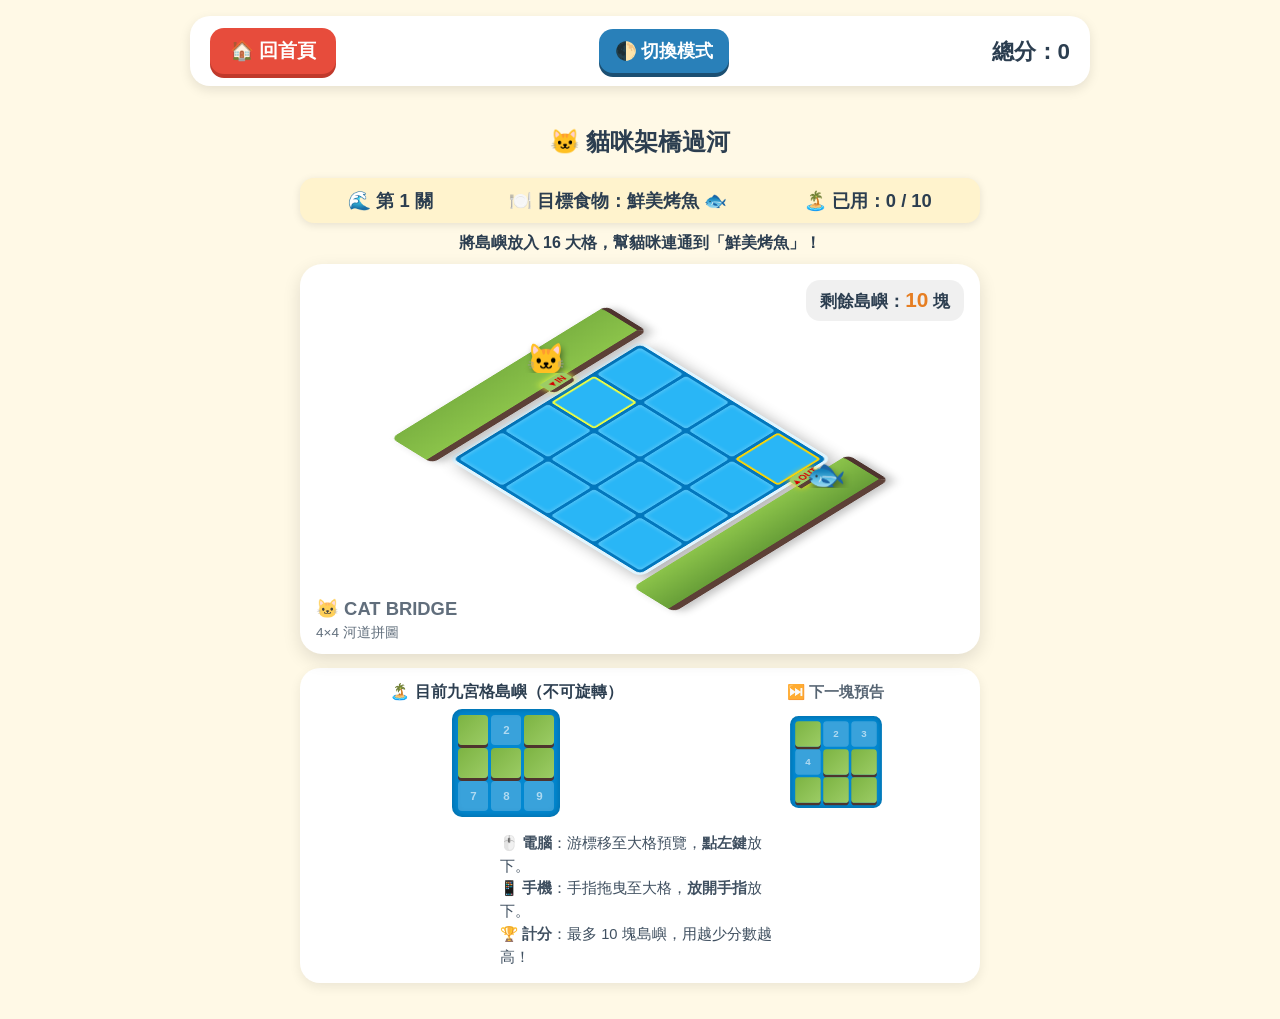
==== cat-bridge.html @ a8eae28f "Add files via upload" ====
<!DOCTYPE html>
<html lang="zh-TW">
<head>
    <meta charset="UTF-8">
    <meta name="viewport" content="width=device-width, initial-scale=1.0">
    <title>貓咪架橋過河 - 斜角拼圖版</title>
    <link rel="stylesheet" href="style.css">
    <style>
        .game-container { text-align: center; max-width: 680px; margin: 0 auto; padding-bottom: 20px; }

        /* 狀態列 */
        .status-bar {
            display: flex; justify-content: space-around; align-items: center;
            background: #FFF3CD !important; color: #2C3E50 !important;
            padding: 10px 14px; border-radius: 14px; font-size: 1.15rem; font-weight: bold;
            margin-bottom: 10px; box-shadow: 0 2px 8px rgba(0,0,0,0.1);
            flex-wrap: wrap; gap: 8px;
        }

        /* 2.5D 等距視角主舞台 */
        .iso-stage {
            position: relative;
            width: 100%;
            height: 390px;
            background: var(--card-bg);
            border-radius: 22px;
            box-shadow: 0 6px 18px rgba(0,0,0,0.12);
            overflow: hidden;
            margin-bottom: 14px;
            display: flex;
            align-items: center;
            justify-content: center;
            touch-action: none;
            user-select: none;
        }

        /* 等距菱形河道容器 (仿照圖片 45 度俯視角) */
        .iso-world {
            position: relative;
            width: 272px;
            height: 272px;
            transform: rotateX(52deg) rotateZ(-45deg);
            transform-style: preserve-3d;
            transition: transform 0.3s;
        }

        /* 左上岸草地 (起點貓咪區) */
        .bank-top {
            position: absolute;
            top: -64px;
            left: -16px;
            width: 304px;
            height: 58px;
            background: linear-gradient(180deg, #7CB342, #8BC34A);
            border-bottom: 8px solid #5D4037;
            border-right: 6px solid #4E342E;
            border-radius: 8px;
            box-shadow: 4px 6px 12px rgba(0,0,0,0.25);
        }

        /* 右下岸草地 (終點食物區) */
        .bank-bottom {
            position: absolute;
            bottom: -64px;
            left: -16px;
            width: 304px;
            height: 58px;
            background: linear-gradient(0deg, #689F38, #8BC34A);
            border-bottom: 8px solid #5D4037;
            border-right: 6px solid #4E342E;
            border-radius: 8px;
            box-shadow: 4px 6px 12px rgba(0,0,0,0.25);
        }

        /* 入口與出口突出碼頭標記 */
        .dock-marker {
            position: absolute;
            width: 32px;
            height: 20px;
            background: #9CCC65;
            border-bottom: 5px solid #5D4037;
            display: flex;
            align-items: center;
            justify-content: center;
            font-weight: 900;
            font-size: 11px;
            color: #D50000;
            z-index: 5;
        }
        .dock-in {
            bottom: -14px;
            border-radius: 0 0 6px 6px;
            box-shadow: 0 0 8px #EEFF41;
        }
        .dock-out {
            top: -14px;
            border-radius: 6px 6px 0 0;
            box-shadow: 0 0 8px #FFD600;
        }

        /* 站在岸上的角色與食物 (反向旋轉讓圖示保持正立不倒下) */
        .iso-sprite {
            position: absolute;
            font-size: 32px;
            transform: rotateZ(45deg) rotateX(-40deg) translateY(-14px);
            pointer-events: none;
            z-index: 20;
            filter: drop-shadow(2px 4px 3px rgba(0,0,0,0.4));
            transition: all 0.18s linear;
        }

        /* 4x4 河道大格網格 (16大格) */
        .river-16 {
            width: 272px;
            height: 272px;
            display: grid;
            grid-template-columns: repeat(4, 1fr);
            grid-template-rows: repeat(4, 1fr);
            gap: 4px;
            background: #0277BD;
            padding: 4px;
            border-radius: 10px;
            border: 4px solid #E1F5FE;
            box-shadow: 0 10px 20px rgba(0,0,0,0.3);
        }
        [data-theme="dark"] .river-16 {
            background: #014370;
            border-color: #4FC3F7;
        }

        /* 每一個大格 (內部包含 3x3 九宮格) */
        .macro-cell {
            position: relative;
            background: #29B6F6;
            border-radius: 4px;
            display: grid;
            grid-template-columns: repeat(3, 1fr);
            grid-template-rows: repeat(3, 1fr);
            cursor: pointer;
            box-shadow: inset 0 0 6px rgba(255,255,255,0.35);
            transition: background-color 0.15s;
        }
        [data-theme="dark"] .macro-cell {
            background: #026AA7;
        }

        /* 入口與出口對應大格的高亮邊框提示 */
        .macro-cell.entry-macro {
            box-shadow: inset 0 0 0 2.5px #EEFF41;
        }
        .macro-cell.exit-macro {
            box-shadow: inset 0 0 0 2.5px #FFD600;
        }

        /* 九宮格內的 1x1 微小格 */
        .micro-cell {
            width: 100%;
            height: 100%;
            position: relative;
            pointer-events: none;
        }

        /* 實心草地島嶼 (立體草皮 + 泥土邊緣效果) */
        .micro-cell.land {
            background: #7CB342;
            box-shadow: 2px 2px 0 #558B2F, 3px 3px 0 #4E342E;
            z-index: 2;
        }

        /* 預覽狀態 (綠色可放 / 紅色已佔用) */
        .macro-cell.preview-ok .micro-cell.preview-land {
            background: rgba(174, 234, 0, 0.85);
            box-shadow: 1px 1px 0 #33691E;
        }
        .macro-cell.preview-bad {
            background: rgba(231, 76, 60, 0.55) !important;
        }

        /* 走過的高亮路徑 */
        .micro-cell.path-highlight {
            background: #AED581 !important;
        }

        /* 舞台角落資訊徽章 (仿圖片右下「剩餘島嶼」與左下標題) */
        .corner-badge-right {
            position: absolute;
            right: 16px;
            top: 16px;
            background: rgba(0,0,0,0.06);
            padding: 8px 14px;
            border-radius: 14px;
            font-weight: bold;
            font-size: 1.05rem;
        }
        [data-theme="dark"] .corner-badge-right {
            background: rgba(255,255,255,0.1);
        }

        .corner-badge-left {
            position: absolute;
            left: 16px;
            bottom: 12px;
            text-align: left;
            font-weight: 900;
            font-size: 1.15rem;
            opacity: 0.75;
            pointer-events: none;
        }

        /* 底部島嶼展示區 */
        .dock-panel {
            background: var(--card-bg);
            padding: 14px 18px;
            border-radius: 20px;
            box-shadow: 0 4px 12px rgba(0,0,0,0.08);
            display: flex;
            align-items: center;
            justify-content: space-around;
            flex-wrap: wrap;
            gap: 15px;
        }

        .piece-card {
            display: flex;
            flex-direction: column;
            align-items: center;
        }

        /* 3x3 九宮格預覽框 */
        .grid-3x3 {
            display: grid;
            grid-template-columns: repeat(3, 30px);
            grid-template-rows: repeat(3, 30px);
            gap: 3px;
            background: #0288D1;
            padding: 6px;
            border-radius: 10px;
            box-shadow: inset 0 0 8px rgba(0,0,0,0.25);
        }
        .g3-cell {
            width: 30px;
            height: 30px;
            background: rgba(255,255,255,0.22);
            border-radius: 4px;
            display: flex;
            align-items: center;
            justify-content: center;
            font-size: 0.72rem;
            color: rgba(255,255,255,0.6);
            font-weight: bold;
        }
        .g3-cell.solid {
            background: linear-gradient(135deg, #7CB342, #9CCC65);
            box-shadow: 0 3px 0 #4E342E;
            color: transparent;
        }
        .g3-cell.fail-solid {
            background: #E74C3C;
            box-shadow: 0 3px 0 #922B21;
            color: transparent;
        }

        .rule-hint {
            text-align: left;
            font-size: 0.92rem;
            line-height: 1.55;
            max-width: 280px;
            opacity: 0.9;
        }
    </style>
</head>
<body>
    <div class="top-nav">
        <button class="btn-home" onclick="exitToHome(isStarted)">🏠 回首頁</button>
        <button class="btn-theme" onclick="toggleTheme()">🌓 切換模式</button>
        <div class="score-display">總分：<span id="total-score">0</span></div>
    </div>

    <div class="game-container">
        <h2>🐱 貓咪架橋過河</h2>

        <div class="status-bar">
            <div>🌊 第 <span id="level">1</span> 關</div>
            <div>🍽️ 目標食物：<span id="food-name">鮮美烤魚</span> <span id="food-icon-bar">🐟</span></div>
            <div>🏝️ 已用：<span id="used-count">0</span> / <span id="max-limit">10</span></div>
        </div>

        <div style="margin-bottom: 10px; font-size: 1rem; font-weight: bold;" id="msg-bar">
            將九宮格島嶼放入 16 大格河道，連通入口（IN）與出口（OUT）！
        </div>

        <!-- 2.5D 等距斜角主舞台 -->
        <div class="iso-stage" id="iso-stage">
            <div class="corner-badge-right">
                剩餘島嶼：<span id="remain-count" style="color: #E67E22; font-size: 1.3rem;">10</span> 塊
            </div>
            <div class="corner-badge-left">
                🐱 CAT BRIDGE<br><span style="font-size: 0.85rem; font-weight: normal;">4×4 河道拼圖</span>
            </div>

            <div class="iso-world" id="iso-world">
                <!-- 左上岸 (起點) -->
                <div class="bank-top" id="bank-top">
                    <div class="dock-marker dock-in" id="dock-in">▼IN</div>
                </div>
                <div class="iso-sprite" id="cat-sprite">🐱</div>

                <!-- 16 大格河道 -->
                <div class="river-16" id="river-16"></div>

                <!-- 右下岸 (終點) -->
                <div class="bank-bottom" id="bank-bottom">
                    <div class="dock-marker dock-out" id="dock-out">▲OUT</div>
                </div>
                <div class="iso-sprite" id="food-sprite">🐟</div>
            </div>
        </div>

        <!-- 底部目前島嶼與操作說明 -->
        <div class="dock-panel" id="dock-panel">
            <div class="piece-card">
                <div style="font-weight: bold; margin-bottom: 6px; font-size: 0.98rem;">🏝️ 目前九宮格島嶼（不可旋轉）</div>
                <div class="grid-3x3" id="current-piece-grid"></div>
            </div>

            <div class="piece-card">
                <div style="font-weight: bold; margin-bottom: 6px; font-size: 0.92rem; opacity: 0.8;">⏭️ 下一塊預告</div>
                <div class="grid-3x3" id="next-piece-grid" style="transform: scale(0.85);"></div>
            </div>

            <div class="rule-hint">
                <div>🖱️ <b>電腦</b>：游標移至大格預覽，<b>點左鍵</b>放下。</div>
                <div>📱 <b>手機</b>：手指拖曳至大格，<b>放開手指</b>放下。</div>
                <div>🏆 <b>計分</b>：最多 10 塊島嶼，用越少分數越高！</div>
            </div>
        </div>

        <!-- 遊戲結束結算框 -->
        <div id="gameover-box" style="display:none; margin-top: 14px; background: var(--card-bg); padding: 20px; border-radius: 20px; box-shadow: 0 4px 15px rgba(0,0,0,0.12);">
            <h3 style="color: #E74C3C; margin-bottom: 8px;" id="gameover-title">💥 挑戰失敗！</h3>
            <p id="gameover-desc" style="font-size: 1.05rem; margin-bottom: 12px;"></p>
            <button class="btn-big" onclick="restartFullGame()">重新挑戰 ▶</button>
        </div>
    </div>

    <script src="common.js"></script>
    <script>
        // ==========================================
        // ⚙️ 遊戲參數設定區（未來可直接在此調整格數與上限）
        // ==========================================
        const GAME_CONFIG = {
            minCells: 3,        // 九宮格島嶼最少實心格數 (預設 3)
            maxCells: 7,        // 九宮格島嶼最多實心格數 (預設 7，未來可直接改成 8 或 9)
            maxIslandsPerStage: 10 // 每局最多出幾個島嶼 (預設 10)
        };

        // 每關隨機食物清單
        const FOODS = [
            { icon: '🐟', name: '鮮美烤魚' },
            { icon: '🍤', name: '炸天婦羅蝦' },
            { icon: '🍣', name: '鮭魚握壽司' },
            { icon: '🥫', name: '頂級貓罐頭' },
            { icon: '🍗', name: '香烤大雞腿' },
            { icon: '🥛', name: '濃醇鮮牛奶' },
            { icon: '🦀', name: '清蒸大螃蟹' }
        ];

        let isStarted = false;
        let isGameOver = false;
        let isAnimating = false;
        let level = 1;
        let totalScore = 0;
        let usedIslands = 0;

        // 4x4 大格狀態 (0: 空水域, 1: 已放置島嶼)
        let macroOccupied = [];
        // 12x12 微小格實心狀態 (0: 水, 1: 實心草地) -> 用於精準判斷九宮格內部是否連通
        let microLand = [];

        // 入口與出口位置 (大格欄位 0~3，以及對應大格內的九宮格中間列)
        let entryMacroCol = 0;
        let exitMacroCol = 3;

        // 九宮格索引 1~9 對應 3x3 座標 (row 0~2, col 0~2)
        // 1 2 3
        // 4 5 6
        // 7 8 9
        let currentPiece = []; // 存放 1~9 的數字陣列
        let nextPiece = [];
        let hoverMacroIdx = null; // 0~15

        // ==========================================
        // 🧩 九宮格隨機生成器（嚴格遵守規則 5, 7, 8）
        // ==========================================
        function generateValidNineGridIsland() {
            while (true) {
                const count = Math.floor(Math.random() * (GAME_CONFIG.maxCells - GAME_CONFIG.minCells + 1)) + GAME_CONFIG.minCells;
                const pool = [1, 2, 3, 4, 5, 6, 7, 8, 9];
                // 洗牌選出 count 個不重複格子
                for (let i = pool.length - 1; i > 0; i--) {
                    const j = Math.floor(Math.random() * (i + 1));
                    [pool[i], pool[j]] = [pool[j], pool[i]];
                }
                const selected = pool.slice(0, count).sort((a, b) => a - b);

                if (validateIslandRules(selected)) {
                    return selected;
                }
            }
        }

        function validateIslandRules(cells) {
            const set = new Set(cells);

            // 規則 8：如果島出現在正中間 (5)，至少必須有兩邊也有相鄰的島連接，即 (2)(4)(6)(8) 至少出現任意兩格
            if (set.has(5)) {
                const crossNeighbors = [2, 4, 6, 8].filter(n => set.has(n)).length;
                if (crossNeighbors < 2) return false;
            }

            // 規則 7：每次生成的島至少有三格是連在一起的（上下左右四連通最大連通分量 >= 3）
            let maxConnected = 0;
            const visited = new Set();

            for (const startNode of cells) {
                if (visited.has(startNode)) continue;
                let compSize = 0;
                const queue = [startNode];
                visited.add(startNode);

                while (queue.length > 0) {
                    const curr = queue.shift();
                    compSize++;
                    const r = Math.floor((curr - 1) / 3);
                    const c = (curr - 1) % 3;

                    const dirs = [[-1, 0], [1, 0], [0, -1], [0, 1]];
                    for (const [dr, dc] of dirs) {
                        const nr = r + dr;
                        const nc = c + dc;
                        if (nr >= 0 && nr < 3 && nc >= 0 && nc < 3) {
                            const nextNode = nr * 3 + nc + 1;
                            if (set.has(nextNode) && !visited.has(nextNode)) {
                                visited.add(nextNode);
                                queue.push(nextNode);
                            }
                        }
                    }
                }
                if (compSize > maxConnected) maxConnected = compSize;
            }

            return maxConnected >= 3;
        }

        // ==========================================
        // 🎮 遊戲初始化與流程控制
        // ==========================================
        function restartFullGame() {
            level = 1;
            totalScore = 0;
            document.getElementById('total-score').innerText = totalScore;
            initStage();
        }

        function initStage() {
            isStarted = true;
            isGameOver = false;
            isAnimating = false;
            usedIslands = 0;
            hoverMacroIdx = null;

            document.getElementById('gameover-box').style.display = 'none';
            document.getElementById('dock-panel').style.display = 'flex';
            document.getElementById('max-limit').innerText = GAME_CONFIG.maxIslandsPerStage;

            // 初始化 4x4 大格與 12x12 微格
            macroOccupied = Array(16).fill(false);
            microLand = Array.from({ length: 12 }, () => Array(12).fill(0));

            // 隨機變動貓咪入口與食物出口位置 (0~3 大格欄位)
            entryMacroCol = Math.floor(Math.random() * 4);
            exitMacroCol = Math.floor(Math.random() * 4);

            // 隨機選擇本關食物
            const food = FOODS[Math.floor(Math.random() * FOODS.length)];
            document.getElementById('food-name').innerText = food.name;
            document.getElementById('food-icon-bar').innerText = food.icon;
            document.getElementById('food-sprite').innerText = food.icon;
            document.getElementById('cat-sprite').innerText = '🐱';

            updateCounters();
            positionBanksAndSprites();

            currentPiece = generateValidNineGridIsland();
            nextPiece = generateValidNineGridIsland();
            renderPiecePreview('current-piece-grid', currentPiece);
            renderPiecePreview('next-piece-grid', nextPiece);

            document.getElementById('msg-bar').innerText = `將島嶼放入 16 大格，幫貓咪連通到「${food.name}」！`;
            renderRiver16();
        }

        function updateCounters() {
            document.getElementById('level').innerText = level;
            document.getElementById('used-count').innerText = usedIslands;
            document.getElementById('remain-count').innerText = GAME_CONFIG.maxIslandsPerStage - usedIslands;
        }

        // 定位入口 (IN) 與出口 (OUT) 標記及貓咪、食物精靈位置
        function positionBanksAndSprites() {
            // 每個大格寬度約 66px (272px 內含 padding)
            const cellSpan = 66;
            const entryX = 18 + entryMacroCol * cellSpan + 16;
            const exitX = 18 + exitMacroCol * cellSpan + 16;

            const dockIn = document.getElementById('dock-in');
            const dockOut = document.getElementById('dock-out');
            dockIn.style.left = `${entryX}px`;
            dockOut.style.left = `${exitX}px`;

            const catSprite = document.getElementById('cat-sprite');
            const foodSprite = document.getElementById('food-sprite');
            catSprite.style.top = '-48px';
            catSprite.style.left = `${entryX - 18}px`;

            foodSprite.style.bottom = '-48px';
            foodSprite.style.left = `${exitX - 18}px`;
        }

        function renderPiecePreview(containerId, pieceCells) {
            const box = document.getElementById(containerId);
            box.innerHTML = '';
            for (let i = 1; i <= 9; i++) {
                const div = document.createElement('div');
                div.className = 'g3-cell';
                div.innerText = i;
                if (pieceCells.includes(i)) {
                    div.classList.add('solid');
                }
                box.appendChild(div);
            }
        }

        // 繪製 16 大格 × 9 小格河道
        function renderRiver16() {
            const riverEl = document.getElementById('river-16');
            riverEl.innerHTML = '';

            for (let mIdx = 0; mIdx < 16; mIdx++) {
                const mRow = Math.floor(mIdx / 4);
                const mCol = mIdx % 4;

                const macroDiv = document.createElement('div');
                macroDiv.className = 'macro-cell';
                macroDiv.dataset.midx = mIdx;

                // 入口大格與出口大格特別高亮標示
                if (mRow === 0 && mCol === entryMacroCol) macroDiv.classList.add('entry-macro');
                if (mRow === 3 && mCol === exitMacroCol) macroDiv.classList.add('exit-macro');

                // 內部 3x3 九宮格
                for (let sub = 1; sub <= 9; sub++) {
                    const sRow = Math.floor((sub - 1) / 3);
                    const sCol = (sub - 1) % 3;
                    const gRow = mRow * 3 + sRow;
                    const gCol = mCol * 3 + sCol;

                    const microDiv = document.createElement('div');
                    microDiv.className = 'micro-cell';
                    microDiv.dataset.sub = sub;
                    microDiv.dataset.gr = gRow;
                    microDiv.dataset.gc = gCol;

                    if (microLand[gRow][gCol] === 1) {
                        microDiv.classList.add('land');
                    }
                    macroDiv.appendChild(microDiv);
                }

                // 電腦滑鼠移動預覽 & 左鍵點擊放下
                macroDiv.addEventListener('mouseenter', () => {
                    if (isAnimating || isGameOver) return;
                    hoverMacroIdx = mIdx;
                    updateRiverPreview();
                });

                macroDiv.addEventListener('click', (e) => {
                    if (e.button !== 0 || isAnimating || isGameOver) return;
                    placeIslandInMacro(mIdx);
                });

                riverEl.appendChild(macroDiv);
            }

            riverEl.onmouseleave = () => {
                hoverMacroIdx = null;
                updateRiverPreview();
            };

            // 手機觸控：拖曳至指定大格，放開手指放下島嶼
            const stageEl = document.getElementById('iso-stage');
            stageEl.ontouchstart = (e) => {
                if (isAnimating || isGameOver) return;
                const touch = e.touches[0];
                const idx = getMacroIdxFromPoint(touch.clientX, touch.clientY);
                if (idx !== null) {
                    hoverMacroIdx = idx;
                    updateRiverPreview();
                }
            };

            stageEl.ontouchmove = (e) => {
                if (isAnimating || isGameOver) return;
                const touch = e.touches[0];
                const idx = getMacroIdxFromPoint(touch.clientX, touch.clientY);
                if (idx !== hoverMacroIdx) {
                    hoverMacroIdx = idx;
                    updateRiverPreview();
                }
            };

            stageEl.ontouchend = () => {
                if (isAnimating || isGameOver) return;
                if (hoverMacroIdx !== null) {
                    const targetIdx = hoverMacroIdx;
                    hoverMacroIdx = null;
                    updateRiverPreview();
                    placeIslandInMacro(targetIdx);
                }
            };

            updateRiverPreview();
        }

        function getMacroIdxFromPoint(x, y) {
            const el = document.elementFromPoint(x, y);
            if (!el) return null;
            const macro = el.closest('.macro-cell');
            if (!macro) return null;
            return parseInt(macro.dataset.midx, 10);
        }

        function updateRiverPreview() {
            const macros = document.querySelectorAll('.macro-cell');
            macros.forEach(m => {
                m.classList.remove('preview-ok', 'preview-bad');
                m.querySelectorAll('.micro-cell').forEach(mc => mc.classList.remove('preview-land'));
            });

            if (hoverMacroIdx === null || isAnimating || isGameOver) return;
            const targetMacro = document.querySelector(`.macro-cell[data-midx="${hoverMacroIdx}"]`);
            if (!targetMacro) return;

            if (macroOccupied[hoverMacroIdx]) {
                targetMacro.classList.add('preview-bad');
            } else {
                targetMacro.classList.add('preview-ok');
                currentPiece.forEach(subNum => {
                    const mc = targetMacro.querySelector(`.micro-cell[data-sub="${subNum}"]`);
                    if (mc) mc.classList.add('preview-land');
                });
            }
        }

        // 放下九宮格島嶼到指定大格
        function placeIslandInMacro(mIdx) {
            if (isAnimating || isGameOver) return;

            if (macroOccupied[mIdx]) {
                playSound('bad');
                document.getElementById('msg-bar').innerText = '⚠️ 這個大格已經放過島嶼了，請選其他空格！';
                return;
            }

            macroOccupied[mIdx] = true;
            const mRow = Math.floor(mIdx / 4);
            const mCol = mIdx % 4;

            currentPiece.forEach(subNum => {
                const sRow = Math.floor((subNum - 1) / 3);
                const sCol = (subNum - 1) % 3;
                microLand[mRow * 3 + sRow][mCol * 3 + sCol] = 1;
            });

            usedIslands++;
            hoverMacroIdx = null;
            updateCounters();
            playSound('good');
            renderRiver16();

            // 檢查是否已連通入口與出口
            const path = findCatWalkPath();
            if (path) {
                animateCatCrossing(path);
                return;
            }

            // 檢查是否已達 10 個島嶼上限仍未通關
            if (usedIslands >= GAME_CONFIG.maxIslandsPerStage) {
                triggerStageFail();
                return;
            }

            // 推進下一個九宮格島嶼
            currentPiece = nextPiece;
            nextPiece = generateValidNineGridIsland();
            renderPiecePreview('current-piece-grid', currentPiece);
            renderPiecePreview('next-piece-grid', nextPiece);
        }

        // ==========================================
        // 🧭 12×12 精細草地連通尋路演算法 (BFS)
        // ==========================================
        function findCatWalkPath() {
            // 入口大格 (0, entryMacroCol) 的最上排 (gRow = 0, gCol = entryMacroCol*3 ~ entryMacroCol*3 + 2)
            // 出口大格 (3, exitMacroCol) 的最下排 (gRow = 11, gCol = exitMacroCol*3 ~ exitMacroCol*3 + 2)
            const entryStartCol = entryMacroCol * 3;
            const exitStartCol = exitMacroCol * 3;

            let queue = [];
            let visited = Array.from({ length: 12 }, () => Array(12).fill(false));

            // 入口大格上緣的實心草地皆可作為起點
            for (let c = entryStartCol; c < entryStartCol + 3; c++) {
                if (microLand[0][c] === 1) {
                    queue.push({ r: 0, c: c, path: [[0, c]] });
                    visited[0][c] = true;
                }
            }

            const dirs = [[1, 0], [-1, 0], [0, 1], [0, -1]];
            while (queue.length > 0) {
                const curr = queue.shift();

                // 抵達出口大格的下緣實心草地即算成功連通！
                if (curr.r === 11 && curr.c >= exitStartCol && curr.c < exitStartCol + 3) {
                    return curr.path;
                }

                for (const [dr, dc] of dirs) {
                    const nr = curr.r + dr;
                    const nc = curr.c + dc;
                    if (nr >= 0 && nr < 12 && nc >= 0 && nc < 12 && !visited[nr][nc] && microLand[nr][nc] === 1) {
                        visited[nr][nc] = true;
                        queue.push({ r: nr, c: nc, path: [...curr.path, [nr, nc]] });
                    }
                }
            }
            return null;
        }

        // ==========================================
        // 🐱 貓咪過河動畫與計分結算
        // ==========================================
        function animateCatCrossing(path) {
            isAnimating = true;
            // 用越少島嶼分數越高：基礎 1000 分，每多用 1 塊扣 80 分 (最少 280 分)
            const stageScore = Math.max(200, 1000 - (usedIslands - 1) * 80);
            totalScore += stageScore;
            document.getElementById('total-score').innerText = totalScore;
            saveHighScore('cat', totalScore);

            document.getElementById('msg-bar').innerText = `🎉 橋樑連通成功！本關獲得 +${stageScore} 分！貓咪出發吃大餐！`;

            const catSprite = document.getElementById('cat-sprite');
            let step = 0;

            const walkTimer = setInterval(() => {
                if (step < path.length) {
                    const [gr, gc] = path[step];
                    const targetMicro = document.querySelector(`.micro-cell[data-gr="${gr}"][data-gc="${gc}"]`);
                    if (targetMicro) targetMicro.classList.add('path-highlight');

                    // 將 12x12 微格座標轉換到 272x272 等距世界座標
                    const px = 4 + (gc + 0.5) * (264 / 12) - 16;
                    const py = 4 + (gr + 0.5) * (264 / 12) - 20;
                    catSprite.style.left = `${px}px`;
                    catSprite.style.top = `${py}px`;

                    if (step % 2 === 0) playSound('good');
                    step++;
                } else {
                    clearInterval(walkTimer);
                    // 貓咪跳到終點食物旁
                    const exitX = 18 + exitMacroCol * 66;
                    catSprite.style.top = '282px';
                    catSprite.style.left = `${exitX - 18}px`;
                    document.getElementById('food-sprite').innerText = '😻';
                    document.getElementById('msg-bar').innerText = `😋 太美味啦！準備進入第 ${level + 1} 關...`;

                    setTimeout(() => {
                        level++;
                        initStage();
                    }, 1800);
                }
            }, 140);
        }

        function triggerStageFail() {
            isGameOver = true;
            playSound('bad');
            const isNewBest = saveHighScore('cat', totalScore);

            document.getElementById('msg-bar').innerText = '💥 10 個島嶼已用完，貓咪過不了河！';
            document.getElementById('dock-panel').style.display = 'none';
            document.getElementById('gameover-box').style.display = 'block';
            document.getElementById('gameover-title').innerText = `😿 第 ${level} 關挑戰失敗！`;
            document.getElementById('gameover-desc').innerHTML = `
                已用完 <b>${GAME_CONFIG.maxIslandsPerStage}</b> 個島嶼仍未連通出口！<br>
                最終累計總分：<b>${totalScore}</b> 分（止步於第 ${level} 關）
                ${isNewBest && totalScore > 0 ? '<br>🎉 <span style="color: #27AE60; font-weight:bold;">恭喜創下最高分紀錄！</span>' : ''}
            `;
        }

        window.addEventListener('DOMContentLoaded', restartFullGame);
    </script>
</body>
</html>
---- style.css ----
/*預設：護眼暖米黃模式*/
:root {
    --bg-color: #FFF9E6;      /* 溫暖護眼米黃 */
    --card-bg: #FFFFFF;
    --text-main: #2C3E50;
    --play-area-bg: #FFFFFF;  /* 遊戲區背景 */
    --primary: #FF9F1C;       
    --success: #27AE60;       
    --danger: #E74C3C;        
    --info: #2980B9;          
}

/* 深色 (黑色) 模式 */
[data-theme="dark"] {
    --bg-color: #121212;      /* 沉浸純黑/深灰背景 */
    --card-bg: #1E1E1E;       /* 卡片深色 */
    --text-main: #E0E0E0;     /* 柔和白字（避免純白刺眼） */
    --play-area-bg: #181818;  /* 遊戲區深色 */
    --primary: #F39C12;
    --success: #2ECC71;
    --danger: #E74C3C;
    --info: #3498DB;
}

* {
    box-sizing: border-box;
    font-family: "Microsoft JhengHei", "PingFang TC", "Heiti TC", sans-serif;
    user-select: none;
    -webkit-tap-highlight-color: transparent;
}

body {
    background-color: var(--bg-color);
    color: var(--text-main);
    margin: 0;
    padding: 16px;
    display: flex;
    flex-direction: column;
    align-items: center;
    min-height: 100vh;
    transition: background-color 0.3s, color 0.3s;
}

/* 遊戲內通用的頂部導覽列 */
.top-nav {
    width: 100%;
    max-width: 900px;
    display: flex;
    justify-content: space-between;
    align-items: center;
    background: var(--card-bg);
    padding: 12px 20px;
    border-radius: 20px;
    box-shadow: 0 4px 12px rgba(0,0,0,0.1);
    margin-bottom: 20px;
}

.btn-home {
    background-color: var(--danger);
    color: white;
    border: none;
    padding: 10px 20px;
    font-size: 1.2rem;
    font-weight: bold;
    border-radius: 14px;
    cursor: pointer;
    box-shadow: 0 4px 0 #C0392B;
}

/* 主題切換按鈕樣式 */
.btn-theme {
    background-color: var(--info);
    color: white;
    border: none;
    padding: 10px 16px;
    font-size: 1.1rem;
    font-weight: bold;
    border-radius: 14px;
    cursor: pointer;
    box-shadow: 0 4px 0 #1B4F72;
}

.score-display {
    font-size: 1.4rem;
    font-weight: bold;
    color: var(--text-main);
}

/* 全齡通用超大按鈕 */
.btn-big {
    background-color: var(--success);
    color: white;
    border: none;
    padding: 16px 40px;
    font-size: 1.5rem;
    font-weight: bold;
    border-radius: 50px;
    cursor: pointer;
    box-shadow: 0 6px 0 #1E8449;
}
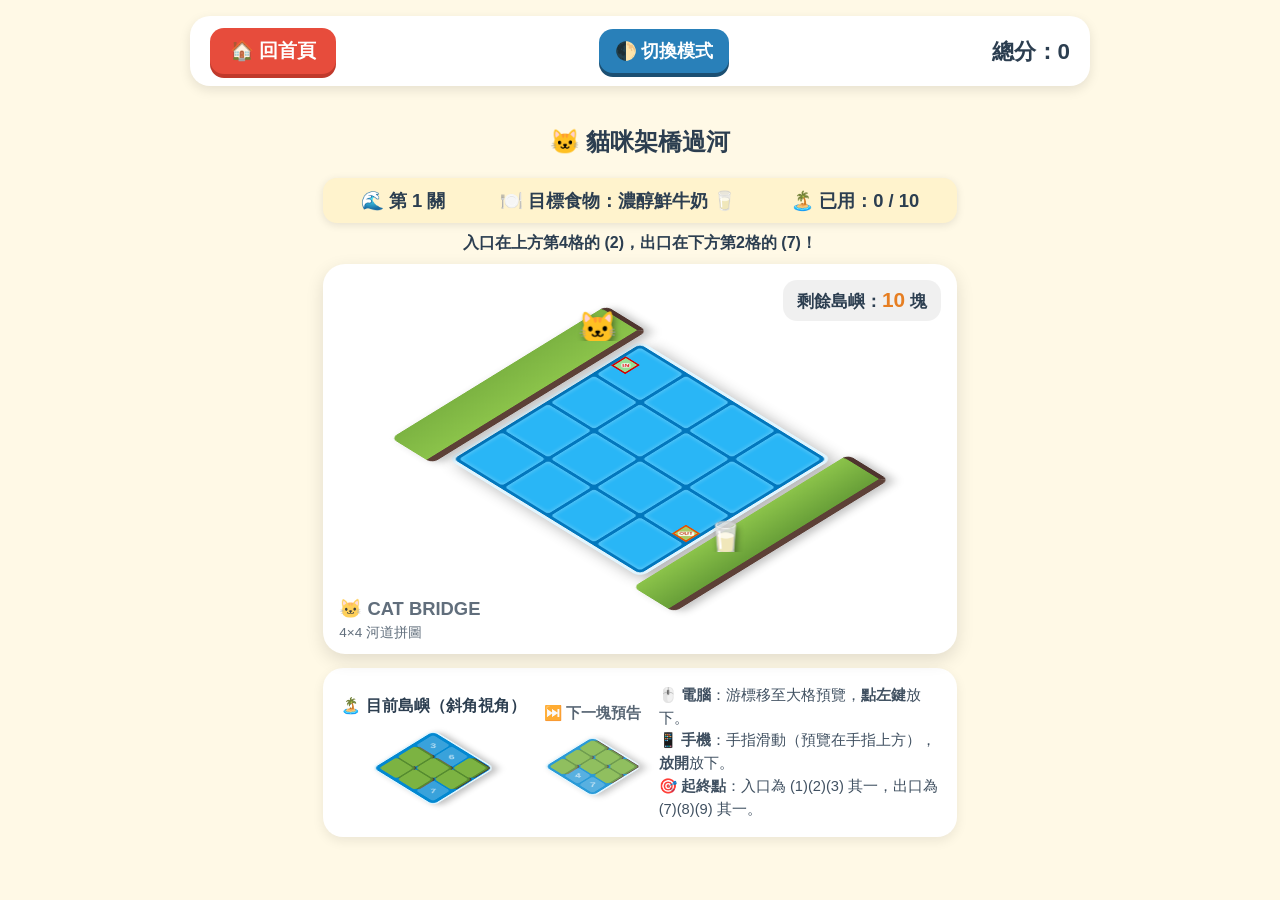
==== commit 43bcf9f5: "Add files via upload" ====
--- a/cat-bridge.html
+++ b/cat-bridge.html
@@ -6,9 +6,8 @@
     <title>貓咪架橋過河 - 斜角拼圖版</title>
     <link rel="stylesheet" href="style.css">
     <style>
-        .game-container { text-align: center; max-width: 680px; margin: 0 auto; padding-bottom: 20px; }
-
-        /* 狀態列 */
+        .game-container { text-align: center; max-width: 680px; margin: 0 auto; padding-bottom: 24px; }
+
         .status-bar {
             display: flex; justify-content: space-around; align-items: center;
             background: #FFF3CD !important; color: #2C3E50 !important;
@@ -34,17 +33,14 @@
             user-select: none;
         }
 
-        /* 等距菱形河道容器 (仿照圖片 45 度俯視角) */
         .iso-world {
             position: relative;
             width: 272px;
             height: 272px;
             transform: rotateX(52deg) rotateZ(-45deg);
             transform-style: preserve-3d;
-            transition: transform 0.3s;
-        }
-
-        /* 左上岸草地 (起點貓咪區) */
+        }
+
         .bank-top {
             position: absolute;
             top: -64px;
@@ -58,7 +54,6 @@
             box-shadow: 4px 6px 12px rgba(0,0,0,0.25);
         }
 
-        /* 右下岸草地 (終點食物區) */
         .bank-bottom {
             position: absolute;
             bottom: -64px;
@@ -72,41 +67,14 @@
             box-shadow: 4px 6px 12px rgba(0,0,0,0.25);
         }
 
-        /* 入口與出口突出碼頭標記 */
-        .dock-marker {
-            position: absolute;
-            width: 32px;
-            height: 20px;
-            background: #9CCC65;
-            border-bottom: 5px solid #5D4037;
-            display: flex;
-            align-items: center;
-            justify-content: center;
-            font-weight: 900;
-            font-size: 11px;
-            color: #D50000;
-            z-index: 5;
-        }
-        .dock-in {
-            bottom: -14px;
-            border-radius: 0 0 6px 6px;
-            box-shadow: 0 0 8px #EEFF41;
-        }
-        .dock-out {
-            top: -14px;
-            border-radius: 6px 6px 0 0;
-            box-shadow: 0 0 8px #FFD600;
-        }
-
-        /* 站在岸上的角色與食物 (反向旋轉讓圖示保持正立不倒下) */
         .iso-sprite {
             position: absolute;
             font-size: 32px;
             transform: rotateZ(45deg) rotateX(-40deg) translateY(-14px);
             pointer-events: none;
-            z-index: 20;
+            z-index: 25;
             filter: drop-shadow(2px 4px 3px rgba(0,0,0,0.4));
-            transition: all 0.18s linear;
+            transition: all 0.16s linear;
         }
 
         /* 4x4 河道大格網格 (16大格) */
@@ -128,7 +96,6 @@
             border-color: #4FC3F7;
         }
 
-        /* 每一個大格 (內部包含 3x3 九宮格) */
         .macro-cell {
             position: relative;
             background: #29B6F6;
@@ -138,50 +105,82 @@
             grid-template-rows: repeat(3, 1fr);
             cursor: pointer;
             box-shadow: inset 0 0 6px rgba(255,255,255,0.35);
-            transition: background-color 0.15s;
+            transition: background-color 0.12s;
         }
         [data-theme="dark"] .macro-cell {
             background: #026AA7;
         }
 
-        /* 入口與出口對應大格的高亮邊框提示 */
-        .macro-cell.entry-macro {
-            box-shadow: inset 0 0 0 2.5px #EEFF41;
-        }
-        .macro-cell.exit-macro {
-            box-shadow: inset 0 0 0 2.5px #FFD600;
-        }
-
-        /* 九宮格內的 1x1 微小格 */
         .micro-cell {
             width: 100%;
             height: 100%;
             position: relative;
             pointer-events: none;
-        }
-
-        /* 實心草地島嶼 (立體草皮 + 泥土邊緣效果) */
+            display: flex;
+            align-items: center;
+            justify-content: center;
+        }
+
+        /* 入口九宮格 (1)(2)(3) 精準標示 */
+        .micro-cell.entry-spot {
+            background: rgba(238, 255, 65, 0.55);
+            box-shadow: inset 0 0 0 2px #D50000;
+            z-index: 3;
+        }
+        .micro-cell.entry-spot::before {
+            content: "IN";
+            font-size: 7px;
+            font-weight: 900;
+            color: #D50000;
+            background: rgba(255, 255, 255, 0.92);
+            padding: 0 1px;
+            border-radius: 2px;
+            line-height: 1;
+            transform: rotateZ(45deg);
+        }
+
+        /* 出口九宮格 (7)(8)(9) 精準標示 */
+        .micro-cell.exit-spot {
+            background: rgba(255, 214, 0, 0.6);
+            box-shadow: inset 0 0 0 2px #E65100;
+            z-index: 3;
+        }
+        .micro-cell.exit-spot::before {
+            content: "OUT";
+            font-size: 6.5px;
+            font-weight: 900;
+            color: #BF360C;
+            background: rgba(255, 255, 255, 0.92);
+            padding: 0 1px;
+            border-radius: 2px;
+            line-height: 1;
+            transform: rotateZ(45deg);
+        }
+
+        /* 實心草地島嶼 */
         .micro-cell.land {
             background: #7CB342;
             box-shadow: 2px 2px 0 #558B2F, 3px 3px 0 #4E342E;
-            z-index: 2;
-        }
-
-        /* 預覽狀態 (綠色可放 / 紅色已佔用) */
+            z-index: 4;
+        }
+        .micro-cell.land.entry-spot::before,
+        .micro-cell.land.exit-spot::before {
+            z-index: 6;
+        }
+
         .macro-cell.preview-ok .micro-cell.preview-land {
-            background: rgba(174, 234, 0, 0.85);
+            background: rgba(174, 234, 0, 0.9);
             box-shadow: 1px 1px 0 #33691E;
+            z-index: 5;
         }
         .macro-cell.preview-bad {
             background: rgba(231, 76, 60, 0.55) !important;
         }
 
-        /* 走過的高亮路徑 */
         .micro-cell.path-highlight {
             background: #AED581 !important;
         }
 
-        /* 舞台角落資訊徽章 (仿圖片右下「剩餘島嶼」與左下標題) */
         .corner-badge-right {
             position: absolute;
             right: 16px;
@@ -191,6 +190,7 @@
             border-radius: 14px;
             font-weight: bold;
             font-size: 1.05rem;
+            z-index: 10;
         }
         [data-theme="dark"] .corner-badge-right {
             background: rgba(255,255,255,0.1);
@@ -205,58 +205,80 @@
             font-size: 1.15rem;
             opacity: 0.75;
             pointer-events: none;
+            z-index: 10;
         }
 
         /* 底部島嶼展示區 */
         .dock-panel {
             background: var(--card-bg);
-            padding: 14px 18px;
+            padding: 16px 18px;
             border-radius: 20px;
             box-shadow: 0 4px 12px rgba(0,0,0,0.08);
             display: flex;
             align-items: center;
             justify-content: space-around;
             flex-wrap: wrap;
-            gap: 15px;
+            gap: 18px;
         }
 
         .piece-card {
             display: flex;
             flex-direction: column;
             align-items: center;
-        }
-
-        /* 3x3 九宮格預覽框 */
-        .grid-3x3 {
-            display: grid;
-            grid-template-columns: repeat(3, 30px);
-            grid-template-rows: repeat(3, 30px);
-            gap: 3px;
-            background: #0288D1;
-            padding: 6px;
-            border-radius: 10px;
-            box-shadow: inset 0 0 8px rgba(0,0,0,0.25);
-        }
-        .g3-cell {
-            width: 30px;
-            height: 30px;
-            background: rgba(255,255,255,0.22);
-            border-radius: 4px;
+            gap: 10px;
+        }
+
+        /* 3x3 九宮格預覽框：套用與河道相同的斜角視角旋轉 */
+        .iso-preview-stage {
+            width: 118px;
+            height: 82px;
             display: flex;
             align-items: center;
             justify-content: center;
-            font-size: 0.72rem;
-            color: rgba(255,255,255,0.6);
+        }
+        .iso-preview-stage.small-stage {
+            width: 96px;
+            height: 68px;
+            opacity: 0.85;
+        }
+
+        .grid-3x3 {
+            display: grid;
+            grid-template-columns: repeat(3, 24px);
+            grid-template-rows: repeat(3, 24px);
+            gap: 2px;
+            background: #0288D1;
+            padding: 4px;
+            border-radius: 8px;
+            border: 2px solid #E1F5FE;
+            box-shadow: 3px 5px 8px rgba(0,0,0,0.25);
+            transform: rotateX(52deg) rotateZ(-45deg);
+        }
+        .iso-preview-stage.small-stage .grid-3x3 {
+            grid-template-columns: repeat(3, 19px);
+            grid-template-rows: repeat(3, 19px);
+            gap: 2px;
+            padding: 3px;
+        }
+
+        .g3-cell {
+            width: 100%;
+            height: 100%;
+            background: rgba(255,255,255,0.22);
+            border-radius: 3px;
+            display: flex;
+            align-items: center;
+            justify-content: center;
+            font-size: 0.65rem;
+            color: rgba(255,255,255,0.65);
             font-weight: bold;
         }
+        .g3-cell span {
+            transform: rotateZ(45deg);
+        }
         .g3-cell.solid {
-            background: linear-gradient(135deg, #7CB342, #9CCC65);
-            box-shadow: 0 3px 0 #4E342E;
-            color: transparent;
-        }
-        .g3-cell.fail-solid {
-            background: #E74C3C;
-            box-shadow: 0 3px 0 #922B21;
+            background: #7CB342;
+            box-shadow: 2px 2px 0 #558B2F, 3px 3px 0 #4E342E;
             color: transparent;
         }
 
@@ -286,10 +308,9 @@
         </div>
 
         <div style="margin-bottom: 10px; font-size: 1rem; font-weight: bold;" id="msg-bar">
-            將九宮格島嶼放入 16 大格河道，連通入口（IN）與出口（OUT）！
+            從入口（IN）連通到出口（OUT）！手機觸控會自動在手指上方瞄準。
         </div>
 
-        <!-- 2.5D 等距斜角主舞台 -->
         <div class="iso-stage" id="iso-stage">
             <div class="corner-badge-right">
                 剩餘島嶼：<span id="remain-count" style="color: #E67E22; font-size: 1.3rem;">10</span> 塊
@@ -299,43 +320,38 @@
             </div>
 
             <div class="iso-world" id="iso-world">
-                <!-- 左上岸 (起點) -->
-                <div class="bank-top" id="bank-top">
-                    <div class="dock-marker dock-in" id="dock-in">▼IN</div>
-                </div>
+                <div class="bank-top" id="bank-top"></div>
                 <div class="iso-sprite" id="cat-sprite">🐱</div>
 
-                <!-- 16 大格河道 -->
                 <div class="river-16" id="river-16"></div>
 
-                <!-- 右下岸 (終點) -->
-                <div class="bank-bottom" id="bank-bottom">
-                    <div class="dock-marker dock-out" id="dock-out">▲OUT</div>
-                </div>
+                <div class="bank-bottom" id="bank-bottom"></div>
                 <div class="iso-sprite" id="food-sprite">🐟</div>
             </div>
         </div>
 
-        <!-- 底部目前島嶼與操作說明 -->
         <div class="dock-panel" id="dock-panel">
             <div class="piece-card">
-                <div style="font-weight: bold; margin-bottom: 6px; font-size: 0.98rem;">🏝️ 目前九宮格島嶼（不可旋轉）</div>
-                <div class="grid-3x3" id="current-piece-grid"></div>
+                <div style="font-weight: bold; font-size: 0.98rem;">🏝️ 目前島嶼（斜角視角）</div>
+                <div class="iso-preview-stage">
+                    <div class="grid-3x3" id="current-piece-grid"></div>
+                </div>
             </div>
 
             <div class="piece-card">
-                <div style="font-weight: bold; margin-bottom: 6px; font-size: 0.92rem; opacity: 0.8;">⏭️ 下一塊預告</div>
-                <div class="grid-3x3" id="next-piece-grid" style="transform: scale(0.85);"></div>
+                <div style="font-weight: bold; font-size: 0.92rem; opacity: 0.8;">⏭️ 下一塊預告</div>
+                <div class="iso-preview-stage small-stage">
+                    <div class="grid-3x3" id="next-piece-grid"></div>
+                </div>
             </div>
 
             <div class="rule-hint">
                 <div>🖱️ <b>電腦</b>：游標移至大格預覽，<b>點左鍵</b>放下。</div>
-                <div>📱 <b>手機</b>：手指拖曳至大格，<b>放開手指</b>放下。</div>
-                <div>🏆 <b>計分</b>：最多 10 塊島嶼，用越少分數越高！</div>
+                <div>📱 <b>手機</b>：手指滑動（預覽在手指上方），<b>放開</b>放下。</div>
+                <div>🎯 <b>起終點</b>：入口為 (1)(2)(3) 其一，出口為 (7)(8)(9) 其一。</div>
             </div>
         </div>
 
-        <!-- 遊戲結束結算框 -->
         <div id="gameover-box" style="display:none; margin-top: 14px; background: var(--card-bg); padding: 20px; border-radius: 20px; box-shadow: 0 4px 15px rgba(0,0,0,0.12);">
             <h3 style="color: #E74C3C; margin-bottom: 8px;" id="gameover-title">💥 挑戰失敗！</h3>
             <p id="gameover-desc" style="font-size: 1.05rem; margin-bottom: 12px;"></p>
@@ -346,15 +362,15 @@
     <script src="common.js"></script>
     <script>
         // ==========================================
-        // ⚙️ 遊戲參數設定區（未來可直接在此調整格數與上限）
+        // ⚙️ 遊戲參數設定區（可直接調整格數與上限）
         // ==========================================
         const GAME_CONFIG = {
-            minCells: 3,        // 九宮格島嶼最少實心格數 (預設 3)
-            maxCells: 7,        // 九宮格島嶼最多實心格數 (預設 7，未來可直接改成 8 或 9)
-            maxIslandsPerStage: 10 // 每局最多出幾個島嶼 (預設 10)
+            minCells: 3,           // 九宮格島嶼最少實心格數
+            maxCells: 7,           // 九宮格島嶼最多實心格數（可改為 8 或 9）
+            maxIslandsPerStage: 10, // 每局最多出幾個島嶼
+            touchOffsetY: 68       // 手機觸控時瞄準點往上偏移的像素距離
         };
 
-        // 每關隨機食物清單
         const FOODS = [
             { icon: '🐟', name: '鮮美烤魚' },
             { icon: '🍤', name: '炸天婦羅蝦' },
@@ -372,31 +388,28 @@
         let totalScore = 0;
         let usedIslands = 0;
 
-        // 4x4 大格狀態 (0: 空水域, 1: 已放置島嶼)
         let macroOccupied = [];
-        // 12x12 微小格實心狀態 (0: 水, 1: 實心草地) -> 用於精準判斷九宮格內部是否連通
         let microLand = [];
 
-        // 入口與出口位置 (大格欄位 0~3，以及對應大格內的九宮格中間列)
+        // 入口：上方 4 大格任一格 (0~3) + 九宮格 (1)(2)(3) 其中一格
         let entryMacroCol = 0;
+        let entrySubCell = 2; // 1, 2, 3
+
+        // 出口：下方 4 大格任一格 (0~3) + 九宮格 (7)(8)(9) 其中一格
         let exitMacroCol = 3;
-
-        // 九宮格索引 1~9 對應 3x3 座標 (row 0~2, col 0~2)
-        // 1 2 3
-        // 4 5 6
-        // 7 8 9
-        let currentPiece = []; // 存放 1~9 的數字陣列
+        let exitSubCell = 8;  // 7, 8, 9
+
+        let currentPiece = [];
         let nextPiece = [];
-        let hoverMacroIdx = null; // 0~15
+        let hoverMacroIdx = null;
 
         // ==========================================
-        // 🧩 九宮格隨機生成器（嚴格遵守規則 5, 7, 8）
+        // 🧩 九宮格隨機生成器
         // ==========================================
         function generateValidNineGridIsland() {
             while (true) {
                 const count = Math.floor(Math.random() * (GAME_CONFIG.maxCells - GAME_CONFIG.minCells + 1)) + GAME_CONFIG.minCells;
                 const pool = [1, 2, 3, 4, 5, 6, 7, 8, 9];
-                // 洗牌選出 count 個不重複格子
                 for (let i = pool.length - 1; i > 0; i--) {
                     const j = Math.floor(Math.random() * (i + 1));
                     [pool[i], pool[j]] = [pool[j], pool[i]];
@@ -412,13 +425,13 @@
         function validateIslandRules(cells) {
             const set = new Set(cells);
 
-            // 規則 8：如果島出現在正中間 (5)，至少必須有兩邊也有相鄰的島連接，即 (2)(4)(6)(8) 至少出現任意兩格
+            // 若出現在正中間 (5)，則 (2)(4)(6)(8) 至少出現任意兩格
             if (set.has(5)) {
                 const crossNeighbors = [2, 4, 6, 8].filter(n => set.has(n)).length;
                 if (crossNeighbors < 2) return false;
             }
 
-            // 規則 7：每次生成的島至少有三格是連在一起的（上下左右四連通最大連通分量 >= 3）
+            // 至少有三格上下左右連在一起
             let maxConnected = 0;
             const visited = new Set();
 
@@ -474,15 +487,16 @@
             document.getElementById('dock-panel').style.display = 'flex';
             document.getElementById('max-limit').innerText = GAME_CONFIG.maxIslandsPerStage;
 
-            // 初始化 4x4 大格與 12x12 微格
             macroOccupied = Array(16).fill(false);
             microLand = Array.from({ length: 12 }, () => Array(12).fill(0));
 
-            // 隨機變動貓咪入口與食物出口位置 (0~3 大格欄位)
+            // 隨機變動入口（上方4大格任一格 + 九宮格 1/2/3 其一）與出口（下方4大格任一格 + 九宮格 7/8/9 其一）
             entryMacroCol = Math.floor(Math.random() * 4);
+            entrySubCell = [1, 2, 3][Math.floor(Math.random() * 3)];
+
             exitMacroCol = Math.floor(Math.random() * 4);
-
-            // 隨機選擇本關食物
+            exitSubCell = [7, 8, 9][Math.floor(Math.random() * 3)];
+
             const food = FOODS[Math.floor(Math.random() * FOODS.length)];
             document.getElementById('food-name').innerText = food.name;
             document.getElementById('food-icon-bar').innerText = food.icon;
@@ -497,7 +511,8 @@
             renderPiecePreview('current-piece-grid', currentPiece);
             renderPiecePreview('next-piece-grid', nextPiece);
 
-            document.getElementById('msg-bar').innerText = `將島嶼放入 16 大格，幫貓咪連通到「${food.name}」！`;
+            document.getElementById('msg-bar').innerText =
+                `入口在上方第${entryMacroCol + 1}格的 (${entrySubCell})，出口在下方第${exitMacroCol + 1}格的 (${exitSubCell})！`;
             renderRiver16();
         }
 
@@ -507,24 +522,20 @@
             document.getElementById('remain-count').innerText = GAME_CONFIG.maxIslandsPerStage - usedIslands;
         }
 
-        // 定位入口 (IN) 與出口 (OUT) 標記及貓咪、食物精靈位置
         function positionBanksAndSprites() {
-            // 每個大格寬度約 66px (272px 內含 padding)
             const cellSpan = 66;
-            const entryX = 18 + entryMacroCol * cellSpan + 16;
-            const exitX = 18 + exitMacroCol * cellSpan + 16;
-
-            const dockIn = document.getElementById('dock-in');
-            const dockOut = document.getElementById('dock-out');
-            dockIn.style.left = `${entryX}px`;
-            dockOut.style.left = `${exitX}px`;
+            const entrySubCol = (entrySubCell - 1) % 3;
+            const exitSubCol = (exitSubCell - 1) % 3;
+
+            const entryX = 12 + entryMacroCol * cellSpan + (entrySubCol + 0.5) * (58 / 3);
+            const exitX = 12 + exitMacroCol * cellSpan + (exitSubCol + 0.5) * (58 / 3);
 
             const catSprite = document.getElementById('cat-sprite');
             const foodSprite = document.getElementById('food-sprite');
             catSprite.style.top = '-48px';
             catSprite.style.left = `${entryX - 18}px`;
 
-            foodSprite.style.bottom = '-48px';
+            foodSprite.style.top = '284px';
             foodSprite.style.left = `${exitX - 18}px`;
         }
 
@@ -534,7 +545,7 @@
             for (let i = 1; i <= 9; i++) {
                 const div = document.createElement('div');
                 div.className = 'g3-cell';
-                div.innerText = i;
+                div.innerHTML = `<span>${i}</span>`;
                 if (pieceCells.includes(i)) {
                     div.classList.add('solid');
                 }
@@ -542,11 +553,17 @@
             }
         }
 
-        // 繪製 16 大格 × 9 小格河道
         function renderRiver16() {
             const riverEl = document.getElementById('river-16');
             riverEl.innerHTML = '';
 
+            // 計算精確的入口與出口 12x12 微格座標
+            const entryMicroR = 0;
+            const entryMicroC = entryMacroCol * 3 + ((entrySubCell - 1) % 3);
+
+            const exitMicroR = 11;
+            const exitMicroC = exitMacroCol * 3 + ((exitSubCell - 1) % 3);
+
             for (let mIdx = 0; mIdx < 16; mIdx++) {
                 const mRow = Math.floor(mIdx / 4);
                 const mCol = mIdx % 4;
@@ -555,11 +572,6 @@
                 macroDiv.className = 'macro-cell';
                 macroDiv.dataset.midx = mIdx;
 
-                // 入口大格與出口大格特別高亮標示
-                if (mRow === 0 && mCol === entryMacroCol) macroDiv.classList.add('entry-macro');
-                if (mRow === 3 && mCol === exitMacroCol) macroDiv.classList.add('exit-macro');
-
-                // 內部 3x3 九宮格
                 for (let sub = 1; sub <= 9; sub++) {
                     const sRow = Math.floor((sub - 1) / 3);
                     const sCol = (sub - 1) % 3;
@@ -572,13 +584,21 @@
                     microDiv.dataset.gr = gRow;
                     microDiv.dataset.gc = gCol;
 
+                    // 精準標示入口九宮格 (1)(2)(3) 其一 與 出口九宮格 (7)(8)(9) 其一
+                    if (gRow === entryMicroR && gCol === entryMicroC) {
+                        microDiv.classList.add('entry-spot');
+                    }
+                    if (gRow === exitMicroR && gCol === exitMicroC) {
+                        microDiv.classList.add('exit-spot');
+                    }
+
                     if (microLand[gRow][gCol] === 1) {
                         microDiv.classList.add('land');
                     }
                     macroDiv.appendChild(microDiv);
                 }
 
-                // 電腦滑鼠移動預覽 & 左鍵點擊放下
+                // 電腦滑鼠移動預覽與左鍵點擊放下
                 macroDiv.addEventListener('mouseenter', () => {
                     if (isAnimating || isGameOver) return;
                     hoverMacroIdx = mIdx;
@@ -598,12 +618,12 @@
                 updateRiverPreview();
             };
 
-            // 手機觸控：拖曳至指定大格，放開手指放下島嶼
+            // 手機觸控：上方偏移瞄準，滑動移動預覽，放開手指放下島嶼
             const stageEl = document.getElementById('iso-stage');
             stageEl.ontouchstart = (e) => {
                 if (isAnimating || isGameOver) return;
                 const touch = e.touches[0];
-                const idx = getMacroIdxFromPoint(touch.clientX, touch.clientY);
+                const idx = getMacroIdxWithOffset(touch.clientX, touch.clientY);
                 if (idx !== null) {
                     hoverMacroIdx = idx;
                     updateRiverPreview();
@@ -613,7 +633,7 @@
             stageEl.ontouchmove = (e) => {
                 if (isAnimating || isGameOver) return;
                 const touch = e.touches[0];
-                const idx = getMacroIdxFromPoint(touch.clientX, touch.clientY);
+                const idx = getMacroIdxWithOffset(touch.clientX, touch.clientY);
                 if (idx !== hoverMacroIdx) {
                     hoverMacroIdx = idx;
                     updateRiverPreview();
@@ -633,8 +653,10 @@
             updateRiverPreview();
         }
 
-        function getMacroIdxFromPoint(x, y) {
-            const el = document.elementFromPoint(x, y);
+        // 手指上方偏移瞄準：將偵測點往上偏移 touchOffsetY，避免手指遮擋預覽島嶼
+        function getMacroIdxWithOffset(clientX, clientY) {
+            const aimedY = clientY - GAME_CONFIG.touchOffsetY;
+            const el = document.elementFromPoint(clientX, aimedY);
             if (!el) return null;
             const macro = el.closest('.macro-cell');
             if (!macro) return null;
@@ -663,7 +685,6 @@
             }
         }
 
-        // 放下九宮格島嶼到指定大格
         function placeIslandInMacro(mIdx) {
             if (isAnimating || isGameOver) return;
 
@@ -689,52 +710,43 @@
             playSound('good');
             renderRiver16();
 
-            // 檢查是否已連通入口與出口
             const path = findCatWalkPath();
             if (path) {
                 animateCatCrossing(path);
                 return;
             }
 
-            // 檢查是否已達 10 個島嶼上限仍未通關
             if (usedIslands >= GAME_CONFIG.maxIslandsPerStage) {
                 triggerStageFail();
                 return;
             }
 
-            // 推進下一個九宮格島嶼
             currentPiece = nextPiece;
             nextPiece = generateValidNineGridIsland();
             renderPiecePreview('current-piece-grid', currentPiece);
             renderPiecePreview('next-piece-grid', nextPiece);
         }
 
-        // ==========================================
-        // 🧭 12×12 精細草地連通尋路演算法 (BFS)
-        // ==========================================
+        // 精準從指定的入口微格走到指定的出口微格
         function findCatWalkPath() {
-            // 入口大格 (0, entryMacroCol) 的最上排 (gRow = 0, gCol = entryMacroCol*3 ~ entryMacroCol*3 + 2)
-            // 出口大格 (3, exitMacroCol) 的最下排 (gRow = 11, gCol = exitMacroCol*3 ~ exitMacroCol*3 + 2)
-            const entryStartCol = entryMacroCol * 3;
-            const exitStartCol = exitMacroCol * 3;
-
-            let queue = [];
+            const entryR = 0;
+            const entryC = entryMacroCol * 3 + ((entrySubCell - 1) % 3);
+
+            const exitR = 11;
+            const exitC = exitMacroCol * 3 + ((exitSubCell - 1) % 3);
+
+            if (microLand[entryR][entryC] !== 1 || microLand[exitR][exitC] !== 1) {
+                return null;
+            }
+
+            let queue = [{ r: entryR, c: entryC, path: [[entryR, entryC]] }];
             let visited = Array.from({ length: 12 }, () => Array(12).fill(false));
-
-            // 入口大格上緣的實心草地皆可作為起點
-            for (let c = entryStartCol; c < entryStartCol + 3; c++) {
-                if (microLand[0][c] === 1) {
-                    queue.push({ r: 0, c: c, path: [[0, c]] });
-                    visited[0][c] = true;
-                }
-            }
+            visited[entryR][entryC] = true;
 
             const dirs = [[1, 0], [-1, 0], [0, 1], [0, -1]];
             while (queue.length > 0) {
                 const curr = queue.shift();
-
-                // 抵達出口大格的下緣實心草地即算成功連通！
-                if (curr.r === 11 && curr.c >= exitStartCol && curr.c < exitStartCol + 3) {
+                if (curr.r === exitR && curr.c === exitC) {
                     return curr.path;
                 }
 
@@ -750,18 +762,14 @@
             return null;
         }
 
-        // ==========================================
-        // 🐱 貓咪過河動畫與計分結算
-        // ==========================================
         function animateCatCrossing(path) {
             isAnimating = true;
-            // 用越少島嶼分數越高：基礎 1000 分，每多用 1 塊扣 80 分 (最少 280 分)
             const stageScore = Math.max(200, 1000 - (usedIslands - 1) * 80);
             totalScore += stageScore;
             document.getElementById('total-score').innerText = totalScore;
             saveHighScore('cat', totalScore);
 
-            document.getElementById('msg-bar').innerText = `🎉 橋樑連通成功！本關獲得 +${stageScore} 分！貓咪出發吃大餐！`;
+            document.getElementById('msg-bar').innerText = `🎉 精準連通！本關獲得 +${stageScore} 分！貓咪出發吃大餐！`;
 
             const catSprite = document.getElementById('cat-sprite');
             let step = 0;
@@ -772,7 +780,6 @@
                     const targetMicro = document.querySelector(`.micro-cell[data-gr="${gr}"][data-gc="${gc}"]`);
                     if (targetMicro) targetMicro.classList.add('path-highlight');
 
-                    // 將 12x12 微格座標轉換到 272x272 等距世界座標
                     const px = 4 + (gc + 0.5) * (264 / 12) - 16;
                     const py = 4 + (gr + 0.5) * (264 / 12) - 20;
                     catSprite.style.left = `${px}px`;
@@ -782,19 +789,19 @@
                     step++;
                 } else {
                     clearInterval(walkTimer);
-                    // 貓咪跳到終點食物旁
-                    const exitX = 18 + exitMacroCol * 66;
-                    catSprite.style.top = '282px';
+                    const exitSubCol = (exitSubCell - 1) % 3;
+                    const exitX = 12 + exitMacroCol * 66 + (exitSubCol + 0.5) * (58 / 3);
+                    catSprite.style.top = '284px';
                     catSprite.style.left = `${exitX - 18}px`;
                     document.getElementById('food-sprite').innerText = '😻';
-                    document.getElementById('msg-bar').innerText = `😋 太美味啦！準備進入第 ${level + 1} 關...`;
+                    document.getElementById('msg-bar').innerText = `😋 吃飽喝足！準備進入第 ${level + 1} 關...`;
 
                     setTimeout(() => {
                         level++;
                         initStage();
                     }, 1800);
                 }
-            }, 140);
+            }, 130);
         }
 
         function triggerStageFail() {
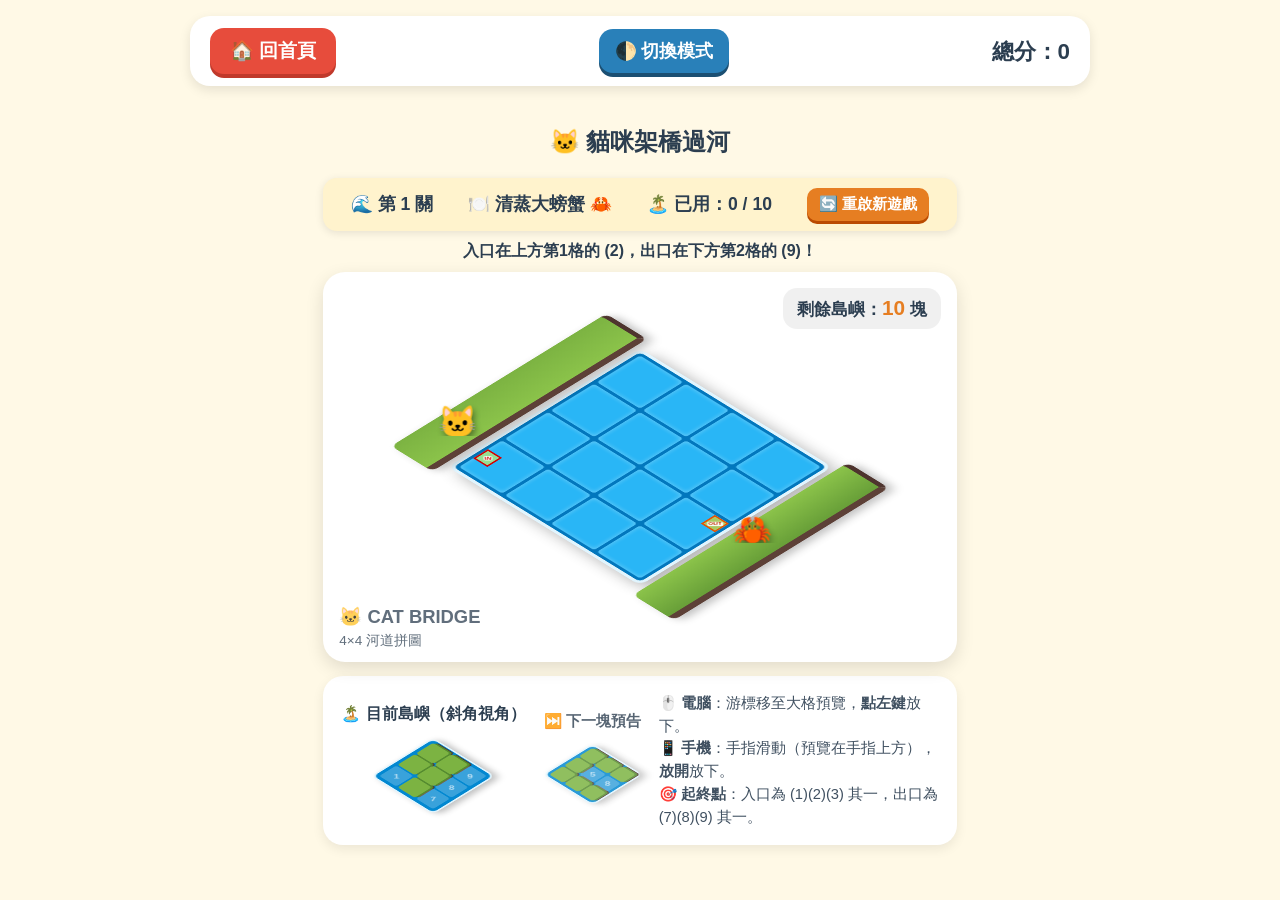
==== commit b4067b19: "Add files via upload" ====
--- a/cat-bridge.html
+++ b/cat-bridge.html
@@ -11,9 +11,25 @@
         .status-bar {
             display: flex; justify-content: space-around; align-items: center;
             background: #FFF3CD !important; color: #2C3E50 !important;
-            padding: 10px 14px; border-radius: 14px; font-size: 1.15rem; font-weight: bold;
+            padding: 10px 14px; border-radius: 14px; font-size: 1.1rem; font-weight: bold;
             margin-bottom: 10px; box-shadow: 0 2px 8px rgba(0,0,0,0.1);
             flex-wrap: wrap; gap: 8px;
+        }
+
+        .btn-restart-mini {
+            background: #E67E22;
+            color: #FFF;
+            border: none;
+            padding: 6px 12px;
+            border-radius: 10px;
+            font-size: 0.95rem;
+            font-weight: bold;
+            cursor: pointer;
+            box-shadow: 0 3px 0 #BA4A00;
+        }
+        .btn-restart-mini:active {
+            transform: translateY(2px);
+            box-shadow: 0 1px 0 #BA4A00;
         }
 
         /* 2.5D 等距視角主舞台 */
@@ -163,10 +179,6 @@
             box-shadow: 2px 2px 0 #558B2F, 3px 3px 0 #4E342E;
             z-index: 4;
         }
-        .micro-cell.land.entry-spot::before,
-        .micro-cell.land.exit-spot::before {
-            z-index: 6;
-        }
 
         .macro-cell.preview-ok .micro-cell.preview-land {
             background: rgba(174, 234, 0, 0.9);
@@ -177,8 +189,11 @@
             background: rgba(231, 76, 60, 0.55) !important;
         }
 
+        /* 過關路徑明顯高亮標示 */
         .micro-cell.path-highlight {
-            background: #AED581 !important;
+            background: #FFEE58 !important;
+            box-shadow: inset 0 0 0 2px #F57F17, 0 0 8px #FFD54F !important;
+            z-index: 7;
         }
 
         .corner-badge-right {
@@ -228,7 +243,6 @@
             gap: 10px;
         }
 
-        /* 3x3 九宮格預覽框：套用與河道相同的斜角視角旋轉 */
         .iso-preview-stage {
             width: 118px;
             height: 82px;
@@ -289,6 +303,30 @@
             max-width: 280px;
             opacity: 0.9;
         }
+
+        .result-box {
+            margin-top: 14px;
+            background: var(--card-bg);
+            padding: 20px;
+            border-radius: 20px;
+            box-shadow: 0 4px 15px rgba(0,0,0,0.12);
+        }
+        .btn-next-stage {
+            background: #27AE60;
+            color: #FFF;
+            border: none;
+            padding: 12px 24px;
+            border-radius: 14px;
+            font-size: 1.15rem;
+            font-weight: bold;
+            cursor: pointer;
+            box-shadow: 0 4px 0 #1E8449;
+            margin-right: 10px;
+        }
+        .btn-next-stage:active {
+            transform: translateY(2px);
+            box-shadow: 0 2px 0 #1E8449;
+        }
     </style>
 </head>
 <body>
@@ -303,14 +341,16 @@
 
         <div class="status-bar">
             <div>🌊 第 <span id="level">1</span> 關</div>
-            <div>🍽️ 目標食物：<span id="food-name">鮮美烤魚</span> <span id="food-icon-bar">🐟</span></div>
+            <div>🍽️ <span id="food-name">鮮美烤魚</span> <span id="food-icon-bar">🐟</span></div>
             <div>🏝️ 已用：<span id="used-count">0</span> / <span id="max-limit">10</span></div>
+            <button class="btn-restart-mini" onclick="restartFullGame()">🔄 重啟新遊戲</button>
         </div>
 
         <div style="margin-bottom: 10px; font-size: 1rem; font-weight: bold;" id="msg-bar">
             從入口（IN）連通到出口（OUT）！手機觸控會自動在手指上方瞄準。
         </div>
 
+        <!-- 2.5D 等距斜角主舞台 -->
         <div class="iso-stage" id="iso-stage">
             <div class="corner-badge-right">
                 剩餘島嶼：<span id="remain-count" style="color: #E67E22; font-size: 1.3rem;">10</span> 塊
@@ -330,6 +370,14 @@
             </div>
         </div>
 
+		<!-- 過關停留恭喜面板（保留過關路徑畫面，等待玩家點擊進入下一關） -->
+        <div id="win-box" class="result-box" style="display:none; border: 2px solid #27AE60;">
+            <h3 style="color: #27AE60; margin-bottom: 8px;" id="win-title">🎉 恭喜過關！</h3>
+            <p id="win-desc" style="font-size: 1.05rem; margin-bottom: 14px;"></p>
+            <button class="btn-next-stage" onclick="goToNextStage()">開始下一關 ▶</button>
+        </div>
+
+        <!-- 底部島嶼展示區 -->
         <div class="dock-panel" id="dock-panel">
             <div class="piece-card">
                 <div style="font-weight: bold; font-size: 0.98rem;">🏝️ 目前島嶼（斜角視角）</div>
@@ -352,10 +400,11 @@
             </div>
         </div>
 
-        <div id="gameover-box" style="display:none; margin-top: 14px; background: var(--card-bg); padding: 20px; border-radius: 20px; box-shadow: 0 4px 15px rgba(0,0,0,0.12);">
+        <!-- 遊戲結束結算框 -->
+        <div id="gameover-box" class="result-box" style="display:none; border: 2px solid #E74C3C;">
             <h3 style="color: #E74C3C; margin-bottom: 8px;" id="gameover-title">💥 挑戰失敗！</h3>
             <p id="gameover-desc" style="font-size: 1.05rem; margin-bottom: 12px;"></p>
-            <button class="btn-big" onclick="restartFullGame()">重新挑戰 ▶</button>
+            <button class="btn-big" onclick="restartFullGame()">🔄 重啟新遊戲 ▶</button>
         </div>
     </div>
 
@@ -365,10 +414,10 @@
         // ⚙️ 遊戲參數設定區（可直接調整格數與上限）
         // ==========================================
         const GAME_CONFIG = {
-            minCells: 3,           // 九宮格島嶼最少實心格數
-            maxCells: 7,           // 九宮格島嶼最多實心格數（可改為 8 或 9）
+            minCells: 3,            // 九宮格島嶼最少實心格數
+            maxCells: 7,            // 九宮格島嶼最多實心格數（可改為 8 或 9）
             maxIslandsPerStage: 10, // 每局最多出幾個島嶼
-            touchOffsetY: 68       // 手機觸控時瞄準點往上偏移的像素距離
+            touchOffsetY: 68        // 手機觸控時瞄準點往上偏移的像素距離
         };
 
         const FOODS = [
@@ -383,6 +432,7 @@
 
         let isStarted = false;
         let isGameOver = false;
+        let isStageCleared = false;
         let isAnimating = false;
         let level = 1;
         let totalScore = 0;
@@ -390,24 +440,24 @@
 
         let macroOccupied = [];
         let microLand = [];
-
-        // 入口：上方 4 大格任一格 (0~3) + 九宮格 (1)(2)(3) 其中一格
+        let clearedPath = [];
+
         let entryMacroCol = 0;
-        let entrySubCell = 2; // 1, 2, 3
-
-        // 出口：下方 4 大格任一格 (0~3) + 九宮格 (7)(8)(9) 其中一格
+        let entrySubCell = 2;
         let exitMacroCol = 3;
-        let exitSubCell = 8;  // 7, 8, 9
+        let exitSubCell = 8;
 
         let currentPiece = [];
         let nextPiece = [];
         let hoverMacroIdx = null;
 
         // ==========================================
-        // 🧩 九宮格隨機生成器
+        // 🧩 九宮格隨機生成器（雙重相鄰規則）
         // ==========================================
         function generateValidNineGridIsland() {
-            while (true) {
+            let guard = 0;
+            while (guard < 2000) {
+                guard++;
                 const count = Math.floor(Math.random() * (GAME_CONFIG.maxCells - GAME_CONFIG.minCells + 1)) + GAME_CONFIG.minCells;
                 const pool = [1, 2, 3, 4, 5, 6, 7, 8, 9];
                 for (let i = pool.length - 1; i > 0; i--) {
@@ -420,18 +470,43 @@
                     return selected;
                 }
             }
+            return [1, 2, 3, 5, 8];
+        }
+
+        function getOrthogonalNeighbors(cellNum) {
+            const r = Math.floor((cellNum - 1) / 3);
+            const c = (cellNum - 1) % 3;
+            const res = [];
+            const dirs = [[-1, 0], [1, 0], [0, -1], [0, 1]];
+            for (const [dr, dc] of dirs) {
+                const nr = r + dr;
+                const nc = c + dc;
+                if (nr >= 0 && nr < 3 && nc >= 0 && nc < 3) {
+                    res.push(nr * 3 + nc + 1);
+                }
+            }
+            return res;
         }
 
         function validateIslandRules(cells) {
             const set = new Set(cells);
 
-            // 若出現在正中間 (5)，則 (2)(4)(6)(8) 至少出現任意兩格
+            // 規則 A：方塊出現在 (2)(4)(6)(8) 時，旁邊必須至少相連一格實心方塊
+            for (const crossCell of [2, 4, 6, 8]) {
+                if (set.has(crossCell)) {
+                    const neighbors = getOrthogonalNeighbors(crossCell);
+                    const hasAdjacent = neighbors.some(n => set.has(n));
+                    if (!hasAdjacent) return false;
+                }
+            }
+
+            // 規則 B：當 (5) 為實心時，(2)(4)(6)(8) 至少必須有 2 格實心
             if (set.has(5)) {
-                const crossNeighbors = [2, 4, 6, 8].filter(n => set.has(n)).length;
-                if (crossNeighbors < 2) return false;
-            }
-
-            // 至少有三格上下左右連在一起
+                const crossCount = [2, 4, 6, 8].filter(n => set.has(n)).length;
+                if (crossCount < 2) return false;
+            }
+
+            // 規則 C：至少有三格上下左右連在一起
             let maxConnected = 0;
             const visited = new Set();
 
@@ -444,19 +519,10 @@
                 while (queue.length > 0) {
                     const curr = queue.shift();
                     compSize++;
-                    const r = Math.floor((curr - 1) / 3);
-                    const c = (curr - 1) % 3;
-
-                    const dirs = [[-1, 0], [1, 0], [0, -1], [0, 1]];
-                    for (const [dr, dc] of dirs) {
-                        const nr = r + dr;
-                        const nc = c + dc;
-                        if (nr >= 0 && nr < 3 && nc >= 0 && nc < 3) {
-                            const nextNode = nr * 3 + nc + 1;
-                            if (set.has(nextNode) && !visited.has(nextNode)) {
-                                visited.add(nextNode);
-                                queue.push(nextNode);
-                            }
+                    for (const nextNode of getOrthogonalNeighbors(curr)) {
+                        if (set.has(nextNode) && !visited.has(nextNode)) {
+                            visited.add(nextNode);
+                            queue.push(nextNode);
                         }
                     }
                 }
@@ -476,21 +542,29 @@
             initStage();
         }
 
+        function goToNextStage() {
+            if (!isStageCleared) return;
+            level++;
+            initStage();
+        }
+
         function initStage() {
             isStarted = true;
             isGameOver = false;
+            isStageCleared = false;
             isAnimating = false;
             usedIslands = 0;
+            clearedPath = [];
             hoverMacroIdx = null;
 
             document.getElementById('gameover-box').style.display = 'none';
+            document.getElementById('win-box').style.display = 'none';
             document.getElementById('dock-panel').style.display = 'flex';
             document.getElementById('max-limit').innerText = GAME_CONFIG.maxIslandsPerStage;
 
             macroOccupied = Array(16).fill(false);
             microLand = Array.from({ length: 12 }, () => Array(12).fill(0));
 
-            // 隨機變動入口（上方4大格任一格 + 九宮格 1/2/3 其一）與出口（下方4大格任一格 + 九宮格 7/8/9 其一）
             entryMacroCol = Math.floor(Math.random() * 4);
             entrySubCell = [1, 2, 3][Math.floor(Math.random() * 3)];
 
@@ -557,12 +631,13 @@
             const riverEl = document.getElementById('river-16');
             riverEl.innerHTML = '';
 
-            // 計算精確的入口與出口 12x12 微格座標
             const entryMicroR = 0;
             const entryMicroC = entryMacroCol * 3 + ((entrySubCell - 1) % 3);
 
             const exitMicroR = 11;
             const exitMicroC = exitMacroCol * 3 + ((exitSubCell - 1) % 3);
+
+            const pathSet = new Set(clearedPath.map(([r, c]) => `${r},${c}`));
 
             for (let mIdx = 0; mIdx < 16; mIdx++) {
                 const mRow = Math.floor(mIdx / 4);
@@ -584,7 +659,6 @@
                     microDiv.dataset.gr = gRow;
                     microDiv.dataset.gc = gCol;
 
-                    // 精準標示入口九宮格 (1)(2)(3) 其一 與 出口九宮格 (7)(8)(9) 其一
                     if (gRow === entryMicroR && gCol === entryMicroC) {
                         microDiv.classList.add('entry-spot');
                     }
@@ -595,18 +669,20 @@
                     if (microLand[gRow][gCol] === 1) {
                         microDiv.classList.add('land');
                     }
+                    if (pathSet.has(`${gRow},${gCol}`)) {
+                        microDiv.classList.add('path-highlight');
+                    }
                     macroDiv.appendChild(microDiv);
                 }
 
-                // 電腦滑鼠移動預覽與左鍵點擊放下
                 macroDiv.addEventListener('mouseenter', () => {
-                    if (isAnimating || isGameOver) return;
+                    if (!canInteractWithBoard()) return;
                     hoverMacroIdx = mIdx;
                     updateRiverPreview();
                 });
 
                 macroDiv.addEventListener('click', (e) => {
-                    if (e.button !== 0 || isAnimating || isGameOver) return;
+                    if (e.button !== 0 || !canInteractWithBoard()) return;
                     placeIslandInMacro(mIdx);
                 });
 
@@ -618,10 +694,9 @@
                 updateRiverPreview();
             };
 
-            // 手機觸控：上方偏移瞄準，滑動移動預覽，放開手指放下島嶼
             const stageEl = document.getElementById('iso-stage');
             stageEl.ontouchstart = (e) => {
-                if (isAnimating || isGameOver) return;
+                if (!canInteractWithBoard()) return;
                 const touch = e.touches[0];
                 const idx = getMacroIdxWithOffset(touch.clientX, touch.clientY);
                 if (idx !== null) {
@@ -631,7 +706,7 @@
             };
 
             stageEl.ontouchmove = (e) => {
-                if (isAnimating || isGameOver) return;
+                if (!canInteractWithBoard()) return;
                 const touch = e.touches[0];
                 const idx = getMacroIdxWithOffset(touch.clientX, touch.clientY);
                 if (idx !== hoverMacroIdx) {
@@ -641,7 +716,7 @@
             };
 
             stageEl.ontouchend = () => {
-                if (isAnimating || isGameOver) return;
+                if (!canInteractWithBoard()) return;
                 if (hoverMacroIdx !== null) {
                     const targetIdx = hoverMacroIdx;
                     hoverMacroIdx = null;
@@ -653,7 +728,10 @@
             updateRiverPreview();
         }
 
-        // 手指上方偏移瞄準：將偵測點往上偏移 touchOffsetY，避免手指遮擋預覽島嶼
+        function canInteractWithBoard() {
+            return !isAnimating && !isGameOver && !isStageCleared;
+        }
+
         function getMacroIdxWithOffset(clientX, clientY) {
             const aimedY = clientY - GAME_CONFIG.touchOffsetY;
             const el = document.elementFromPoint(clientX, aimedY);
@@ -670,7 +748,7 @@
                 m.querySelectorAll('.micro-cell').forEach(mc => mc.classList.remove('preview-land'));
             });
 
-            if (hoverMacroIdx === null || isAnimating || isGameOver) return;
+            if (hoverMacroIdx === null || !canInteractWithBoard()) return;
             const targetMacro = document.querySelector(`.macro-cell[data-midx="${hoverMacroIdx}"]`);
             if (!targetMacro) return;
 
@@ -686,7 +764,7 @@
         }
 
         function placeIslandInMacro(mIdx) {
-            if (isAnimating || isGameOver) return;
+            if (!canInteractWithBoard()) return;
 
             if (macroOccupied[mIdx]) {
                 playSound('bad');
@@ -712,6 +790,7 @@
 
             const path = findCatWalkPath();
             if (path) {
+                clearedPath = path;
                 animateCatCrossing(path);
                 return;
             }
@@ -727,7 +806,6 @@
             renderPiecePreview('next-piece-grid', nextPiece);
         }
 
-        // 精準從指定的入口微格走到指定的出口微格
         function findCatWalkPath() {
             const entryR = 0;
             const entryC = entryMacroCol * 3 + ((entrySubCell - 1) % 3);
@@ -794,12 +872,18 @@
                     catSprite.style.top = '284px';
                     catSprite.style.left = `${exitX - 18}px`;
                     document.getElementById('food-sprite').innerText = '😻';
-                    document.getElementById('msg-bar').innerText = `😋 吃飽喝足！準備進入第 ${level + 1} 關...`;
-
-                    setTimeout(() => {
-                        level++;
-                        initStage();
-                    }, 1800);
+
+                    isAnimating = false;
+                    isStageCleared = true;
+
+                    document.getElementById('msg-bar').innerText = `😋 第 ${level} 關完成！請欣賞過關路徑並點選「開始下一關」。`;
+                    document.getElementById('dock-panel').style.display = 'none';
+                    document.getElementById('win-box').style.display = 'block';
+                    document.getElementById('win-title').innerText = `🎉 恭喜通過第 ${level} 關！`;
+                    document.getElementById('win-desc').innerHTML = `
+                        本關使用 <b>${usedIslands}</b> 塊島嶼，獲得 <b>+${stageScore}</b> 分（路徑共 <b>${path.length}</b> 格）！<br>
+                        目前累計總分：<b>${totalScore}</b> 分
+                    `;
                 }
             }, 130);
         }
@@ -811,6 +895,7 @@
 
             document.getElementById('msg-bar').innerText = '💥 10 個島嶼已用完，貓咪過不了河！';
             document.getElementById('dock-panel').style.display = 'none';
+            document.getElementById('win-box').style.display = 'none';
             document.getElementById('gameover-box').style.display = 'block';
             document.getElementById('gameover-title').innerText = `😿 第 ${level} 關挑戰失敗！`;
             document.getElementById('gameover-desc').innerHTML = `
